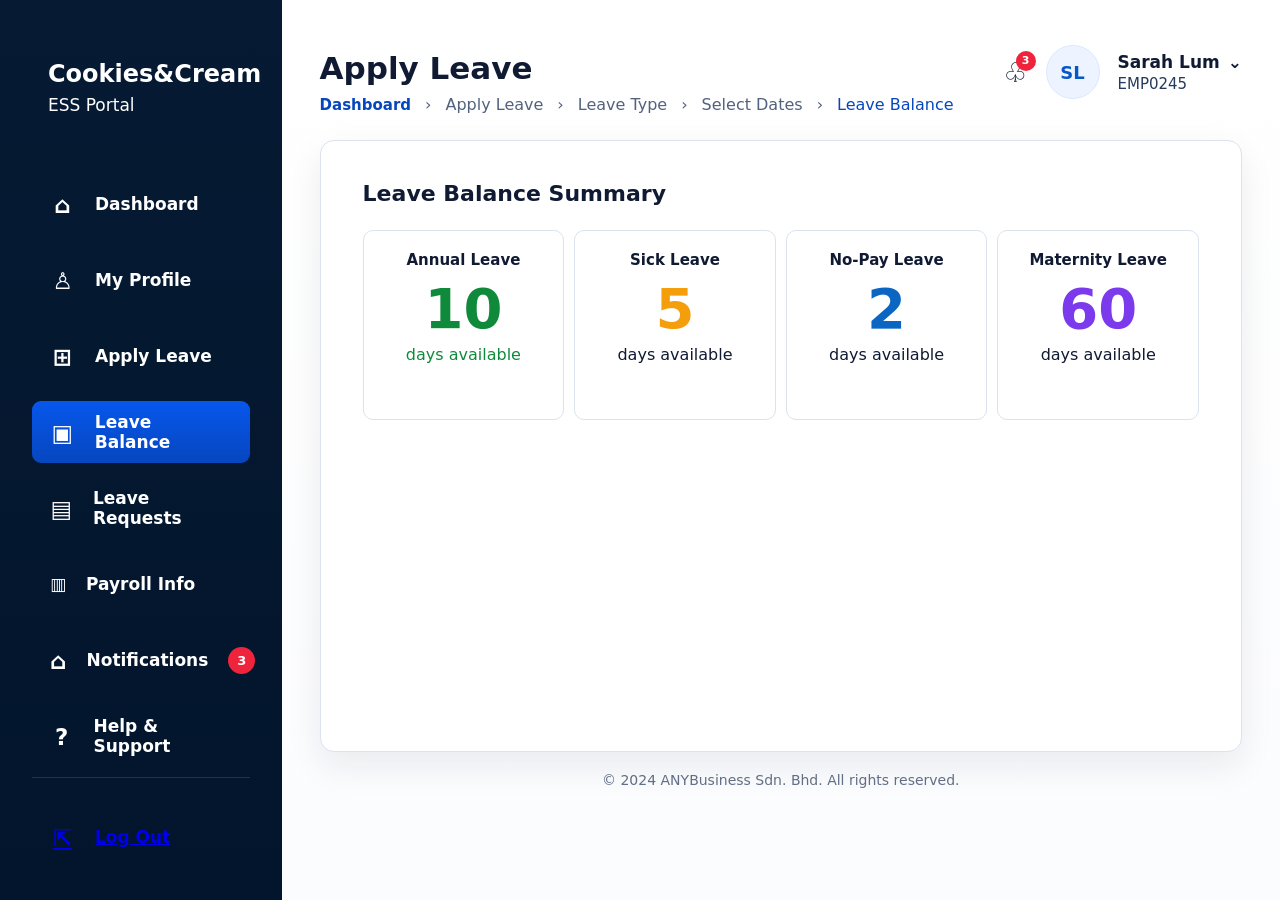
==== leave-balance.html @ 8abb17ff "Add files via upload" ====
<!DOCTYPE html>
<html lang="en">
<head>
  <meta charset="UTF-8" />
  <meta name="viewport" content="width=device-width, initial-scale=1.0" />
  <title>Leave Balance</title>
  <link rel="stylesheet" href="styles.css" />
</head>
<body>
<main class="mockup">

<aside class="sidebar">
  <div class="brand"><div class="brand-icon"></div><div class="brand-text"><strong>Cookies&Cream</strong><span>ESS Portal</span></div></div>
  <nav class="nav">
    <a href="index.html"><div class="nav-item"><span class="nav-icon">⌂</span>Dashboard</div></a>
    <a href="profile.html"><div class="nav-item"><span class="nav-icon">♙</span>My Profile</div></a>
    <a href="apply-form.html"><div class="nav-item"><span class="nav-icon">⊞</span>Apply Leave</div></a>
    <a href="leave-balance.html"><div class="nav-item active"><span class="nav-icon">▣</span>Leave Balance</div></a>
    <a href="leave-requests.html"><div class="nav-item"><span class="nav-icon">▤</span>Leave Requests</div></a>
    <a href="payroll.html"><div class="nav-item"><span cslass="nav-icon">▥</span>Payroll Info</div></a>
    <a href="notifications.html"><div class="nav-item"><span class="nav-icon">⌂</span>Notifications <span class="badge">3</span></div></a>
    <a href="help.html"><div class="nav-item"><span class="nav-icon">?</span>Help &amp; Support</div></a>
  </nav>
  <div class="logout"><a href="login.html"><div class="nav-item"><span class="nav-icon">⇱</span>Log Out</div></a></div>
</aside>
<section class="content">
<div class="topbar">
  <div><h1>Apply Leave</h1><div class="breadcrumb"><span class="link">Dashboard</span><span>›</span><span class="">Apply Leave</span><span>›</span><span class="">Leave Type</span><span>›</span><span class="">Select Dates</span><span>›</span><span class="current">Leave Balance</span></div></div>
  
<div class="user-area">
  <a class="bell" href="notifications.html">♧<span class="tiny-badge">3</span></a>
  <div class="avatar">SL</div>
  <a class="user-profile-link" href="profile.html"><div class="user-name">Sarah Lum <span>⌄</span></div><div class="emp-id">EMP0245</div></a>
</div>

</div>

<div class="card form-card">
  <h2 class="section-title">Leave Balance Summary</h2>
  <div class="balance-row">
    <div class="balance-box" style="min-height:190px;text-align:center;"><h4>Annual Leave</h4><div class="balance-num green" style="font-size:56px;">10</div><div class="green">days available</div></div>
    <div class="balance-box" style="min-height:190px;text-align:center;"><h4>Sick Leave</h4><div class="balance-num orange" style="font-size:56px;">5</div><div>days available</div></div>
    <div class="balance-box" style="min-height:190px;text-align:center;"><h4>No-Pay Leave</h4><div class="balance-num blue" style="font-size:56px;">2</div><div>days available</div></div>
    <div class="balance-box" style="min-height:190px;text-align:center;"><h4>Maternity Leave</h4><div class="balance-num purple" style="font-size:56px;">60</div><div>days available</div></div>
  </div>
  <!-- <div class="info-box" style="height:150px;margin-top:44px;"><div class="info-icon">i</div><div><div style="font-weight:800;">Total Requested Days</div><div data-fill="totalDays" style="font-size:29px;font-weight:900;margin-top:8px;">0 days</div></div></div> -->
  <!-- <div class="button-row"><a class="btn" href="select-dates.html">Edit Selected Dates</a><a class="btn primary" href="review.html">Continue to Review</a></div> -->
</div>
<div class="footer">© 2024 ANYBusiness Sdn. Bhd. All rights reserved.</div>
</section></main>

<script>
  function prettyDate(value) {
    if (!value) return 'Not selected';
    const [y, m, d] = value.split('-');
    return `${d}/${m}/${y}`;
  }
  const leaveType = localStorage.getItem('leaveType') || 'Not selected';
  const startDate = prettyDate(localStorage.getItem('startDate'));
  const endDate = prettyDate(localStorage.getItem('endDate'));
  const totalDays = localStorage.getItem('totalDays') || '0 days';
  document.querySelectorAll('[data-fill="leaveType"]').forEach(el => el.textContent = leaveType);
  document.querySelectorAll('[data-fill="startDate"]').forEach(el => el.textContent = startDate);
  document.querySelectorAll('[data-fill="endDate"]').forEach(el => el.textContent = endDate);
  document.querySelectorAll('[data-fill="totalDays"]').forEach(el => el.textContent = totalDays);
</script>
</body>
</html>
---- styles.css ----
:root{
  --navy:#061a33; --navy-2:#02152c; --blue:#064ad8; --light:#f7f9fc;
  --card:#fff; --border:#dce3ee; --muted:#62708a; --text:#101a33;
  --green:#0f8a3b; --orange:#f59e0b; --red:#ef4444; --purple:#7c3aed;
  --shadow:0 14px 35px rgba(16,24,40,.08); --soft-shadow:0 8px 20px rgba(16,24,40,.06);
  --font:Inter,ui-sans-serif,system-ui,-apple-system,BlinkMacSystemFont,"Segoe UI",Arial,sans-serif;
}
*{box-sizing:border-box}
body{margin:0;background:#f4f6fa;font-family:var(--font);color:var(--text)}
.mockup{width:1448px;height:1086px;margin:0 auto;background:#fff;display:flex;overflow:hidden;box-shadow:0 24px 70px rgba(15,23,42,.10)}
.sidebar{width:314px;height:100%;background:linear-gradient(180deg,var(--navy),var(--navy-2));color:#fff;padding:58px 32px 32px;display:flex;flex-direction:column;flex-shrink:0}
.brand{display:flex;align-items:center;gap:16px;margin-bottom:55px}
.brand-icon{width:52px;height:60px;position:relative}
.brand-icon:before{content:"";position:absolute;inset:0;background:linear-gradient(90deg,transparent 37%,#fff 38% 48%,transparent 49%),linear-gradient(90deg,#fff 0 34%,transparent 35% 100%),linear-gradient(135deg,transparent 0 38%,#2e84ff 39% 48%,transparent 49%);clip-path:polygon(8% 18%,54% 0,92% 20%,92% 95%,8% 95%)}
.brand-text strong{display:block;font-size:24px;line-height:1.1}.brand-text span{display:block;margin-top:7px;font-size:17px}
.nav{display:flex;flex-direction:column;gap:14px}.nav a{text-decoration:none;color:#fff}
.nav-item{height:62px;display:flex;align-items:center;gap:20px;padding:0 18px;border-radius:9px;font-weight:700;font-size:17px;position:relative}
.nav-item.active{background:linear-gradient(180deg,#0757ec,#0646bf)}
.nav-icon{width:25px;height:25px;display:grid;place-items:center;font-size:23px}.badge{margin-left:auto;min-width:27px;height:27px;border-radius:999px;background:#ef233c;color:#fff;display:grid;place-items:center;font-size:13px;font-weight:800}
.logout{margin-top:auto;border-top:1px solid rgba(255,255,255,.12);padding-top:28px}
.content{flex:1;padding:58px 38px 28px;background:linear-gradient(180deg,#fff,#fbfcfe);position:relative}
.topbar{display:flex;justify-content:space-between;align-items:flex-start;margin-bottom:26px}
h1{margin:0 0 10px;font-size:31px;line-height:1.1}.breadcrumb{color:#52627e;font-size:16px;display:flex;gap:14px;align-items:center}.breadcrumb .current,.breadcrumb .link{color:#0747bd}
.user-area{display:flex;align-items:center;gap:18px;margin-top:-6px}.bell{position:relative;font-size:27px;line-height:1}.bell .tiny-badge{position:absolute;top:-8px;right:-8px;width:20px;height:20px;border-radius:50%;background:#ef233c;color:#fff;display:grid;place-items:center;font-size:11px;font-weight:800}
.avatar{width:54px;height:54px;border-radius:50%;background:#eef4ff;color:#0757c8;display:grid;place-items:center;font-weight:900;font-size:18px;border:1px solid #dce8ff}.user-name{display:flex;align-items:center;gap:8px;font-size:17px;font-weight:800}.emp-id{color:#263b5b;font-size:15px;margin-top:3px}
.card{background:var(--card);border:1px solid var(--border);border-radius:14px;box-shadow:var(--shadow)}
.welcome-card{height:232px;padding:30px 34px;display:flex;align-items:flex-start;gap:28px;margin-bottom:28px}.big-avatar{width:88px;height:88px;border-radius:50%;background:#eef4ff;color:#0646bf;display:grid;place-items:center;font-size:36px;font-weight:900;border:1px solid #dce7fb;flex-shrink:0}
.welcome-title{font-size:24px;font-weight:900;margin:10px 0 8px}.welcome-sub{color:#56657e;font-size:16px;margin-bottom:36px}.profile-facts{display:flex;gap:70px}.fact{display:flex;gap:14px;align-items:flex-start;min-width:160px}.fact-icon{width:24px;height:24px;display:grid;place-items:center;color:#3d4b65;font-size:20px}.fact small{color:#52627e;display:block;margin-bottom:6px}.fact strong{font-size:16px}
.grid{display:grid;grid-template-columns:1.62fr 1fr;gap:18px;margin-bottom:18px}.panel{padding:22px}.panel-header{display:flex;justify-content:space-between;align-items:center;margin-bottom:18px}.panel-title{margin:0;font-size:19px;font-weight:900}.link{color:#0646bf;text-decoration:none;font-size:15px;font-weight:700}
.balance-row{display:grid;grid-template-columns:repeat(4,1fr);gap:10px}.balance-box{border:1px solid var(--border);border-radius:10px;padding:20px 20px 18px;min-height:142px}.balance-box h4{margin:0 0 12px;font-size:15px}.balance-num{font-size:36px;line-height:1;font-weight:900;margin-bottom:8px}.green{color:var(--green)}.orange{color:var(--orange)}.blue{color:#0b66c3}.purple{color:var(--purple)}.red{color:#dc2626}
.status-list{display:grid;gap:23px;padding:14px 2px 4px}.status-line{display:flex;align-items:center;gap:14px;font-size:16px}.status-line strong{margin-left:auto}.dot{width:11px;height:11px;border-radius:50%;display:inline-block}.dot.yellow{background:var(--orange)}.dot.green{background:#16a34a}.dot.red{background:#ef4444}.dot.blue{background:#0757d8}
.quick-row{display:grid;grid-template-columns:repeat(5,1fr);gap:12px}.quick-item{min-height:146px;border:1px solid var(--border);border-radius:10px;display:grid;place-items:center;text-align:center;font-weight:800;color:#14203a;text-decoration:none}.quick-item.active{background:#f3f8ff;border-color:#9dbafc}.quick-icon{font-size:42px;color:#0646d8;margin-bottom:10px;line-height:1}
.notification-list{display:grid;gap:17px;font-size:14px}.notification-item{display:grid;grid-template-columns:12px 1fr 80px;gap:10px;align-items:start}.time{color:#5c6980;font-size:13px;text-align:right}.footer{text-align:center;color:#647089;font-size:14px;margin-top:20px}
.wide-card{padding:28px;min-height:750px}.tabs{display:flex;gap:42px;border-bottom:1px solid var(--border);padding:0 28px;height:62px;align-items:flex-start}.tab{padding-top:8px;height:61px;font-weight:700;color:#344258;position:relative}.tab.active{color:#0646bf}.tab.active:after{content:"";position:absolute;height:3px;left:0;right:0;bottom:0;border-radius:5px;background:#0646d8}.filter-row{display:flex;justify-content:flex-end;padding:22px 26px 24px}.filter-btn{border:1px solid var(--border);background:#fff;padding:12px 22px;border-radius:8px;font-weight:800;color:#1d2b44;display:flex;gap:12px;align-items:center;font-size:15px}
table{width:100%;border-collapse:collapse;font-size:15px}.table-wrap{margin:0 26px;border:1px solid var(--border);border-radius:8px;overflow:hidden}th{background:#fbfcfe;text-align:left;padding:18px 17px;color:#1d293d;font-size:14px;border-bottom:1px solid var(--border)}td{padding:22px 17px;border-bottom:1px solid #e8edf5;vertical-align:middle}tr:last-child td{border-bottom:none}.status-pill{display:inline-flex;align-items:center;padding:10px 16px;border-radius:6px;font-weight:700}.pending{color:#c46a00;background:#fff7e7;border:1px solid #f6d394}.approved{color:#137333;background:#ecf8ef;border:1px solid #cdebd4}.rejected{color:#dc2626;background:#fff1f2;border:1px solid #fecaca}.table-footer{display:flex;justify-content:space-between;align-items:center;padding:22px 26px 0;color:#4b5b73}.pagination{display:flex;gap:8px}.page-btn{width:42px;height:42px;border:1px solid var(--border);background:#fff;border-radius:6px;display:grid;place-items:center;font-weight:800}.page-btn.current{color:#0646d8;border-color:#0646d8;background:#f8fbff}
.form-card{padding:40px 42px;min-height:690px;position:relative;display:flex;flex-direction:column}.section-title{margin:0 0 24px;font-size:22px;font-weight:900}.section-title small{font-weight:600;color:#49658f}.form-grid{display:grid;grid-template-columns:1fr 1fr;gap:28px 54px;margin-bottom:28px}.field label{display:block;font-size:15px;font-weight:800;margin-bottom:10px}.required{color:#ef233c}.input{height:54px;border:1px solid #cfd8e6;border-radius:7px;padding:0 17px;display:flex;align-items:center;justify-content:space-between;background:#fff;color:#1d2b44;font-size:16px}.date-input{width:100%;font-family:var(--font);appearance:auto}.placeholder-text{color:#8a97aa}.input.disabled{background:#f9fafb;color:#8190a8}.full{grid-column:1/-1;max-width:760px}.divider{height:1px;background:#dce3ee;margin:34px 0}.button-row{position:static;display:flex;gap:18px;justify-content:flex-end;align-self:flex-end;margin-top:auto;padding-top:30px;flex-wrap:wrap}.btn{min-width:150px;height:52px;border-radius:7px;border:1px solid #cfd8e6;background:#fff;color:#141f35;font-weight:900;font-size:16px;display:inline-grid;place-items:center;text-decoration:none}.btn.primary{background:linear-gradient(180deg,#0757ec,#0646bf);color:#fff;border-color:#0646bf}
.dropdown-wrap{position:relative;width:440px}.dropdown-wrap .input{border-color:#0757ec}.dropdown-menu{position:absolute;left:0;top:60px;width:100%;background:#fff;border:1px solid #e1e7f0;border-radius:0 0 10px 10px;box-shadow:0 18px 35px rgba(15,23,42,.13);overflow:hidden;z-index:4}.option{height:52px;display:flex;align-items:center;padding:0 18px;font-size:17px}.option.selected{background:#eef4ff;color:#0646bf;font-weight:700}
.info-box{height:96px;border-radius:8px;border:1px solid #b8d0ff;background:#f3f8ff;display:flex;align-items:center;gap:24px;padding:0 26px;margin-top:26px;font-size:17px}.info-icon{width:42px;height:42px;border-radius:50%;border:3px solid #0757ec;color:#0757ec;display:grid;place-items:center;font-size:24px;font-weight:900;flex-shrink:0}.green-total{height:100px;max-width:660px;background:#f1fbf4;border-color:#acd9b9;color:#176b31}
.review-row{display:grid;grid-template-columns:1fr 1fr;gap:100px;padding:20px 0 30px;border-bottom:1px solid var(--border)}.review-row:last-of-type{border-bottom:none}.review-item{display:flex;align-items:center;gap:22px}.icon-tile{width:66px;height:66px;border-radius:8px;display:grid;place-items:center;font-size:31px}.tile-blue{background:#eff6ff;color:#0757ec}.tile-green{background:#eefaf1;color:#0d8d38}.tile-purple{background:#f4edff;color:#7c3aed}.tile-orange{background:#fff7e6;color:#f59e0b}.review-label{color:#40516d;font-size:16px;margin-bottom:7px}.review-value{font-size:18px;font-weight:900}
.success-card{padding:36px 42px 30px;text-align:center;min-height:795px}.success-icon{width:92px;height:92px;border-radius:50%;background:#eaf8ed;color:#0f8a3b;display:grid;place-items:center;font-size:52px;margin:0 auto 20px;font-weight:900}.success-title{font-size:26px;font-weight:900;margin-bottom:10px}.success-sub{color:#4e5d76;font-size:17px;line-height:1.6;margin-bottom:26px}.summary-box{width:690px;margin:0 auto 22px;border:1px solid var(--border);border-radius:8px;overflow:hidden;text-align:left}.summary-row{display:grid;grid-template-columns:1fr 1fr;border-bottom:1px solid var(--border)}.summary-row:last-child{border-bottom:none;grid-template-columns:1fr}.summary-cell{padding:18px 28px;display:flex;align-items:center;gap:18px}.reference-label{color:#40516d;margin:10px 0 8px}.reference-box{width:290px;height:45px;margin:0 auto 18px;border-radius:6px;background:#f3f4f6;border:1px solid #e6e8ed;display:grid;place-items:center;font-size:20px;letter-spacing:.8px;color:#2d3b57}.center-button{min-width:270px;margin-bottom:18px}

/* Responsive layout + Login step */
.login-page{min-height:100vh;display:grid;grid-template-columns:1fr 1fr;background:#f4f6fa;color:var(--text)}
.login-hero{background:linear-gradient(180deg,var(--navy),var(--navy-2));color:#fff;padding:clamp(28px,6vw,70px);display:flex;flex-direction:column;justify-content:space-between;min-height:100vh}
.login-brand{display:flex;align-items:center;gap:16px}.login-brand .brand-icon:before{filter:none}.hero-copy{max-width:620px}.eyebrow{font-weight:900;letter-spacing:.12em;text-transform:uppercase;color:#a7c7ff}.hero-copy h1{font-size:clamp(34px,5vw,60px);line-height:1.05;margin:16px 0}.hero-copy p{font-size:clamp(16px,2vw,20px);line-height:1.65;color:#dbe8ff}
.login-panel{display:grid;place-items:center;padding:clamp(22px,5vw,64px)}.login-card{width:min(480px,100%);padding:clamp(28px,4vw,44px);text-align:left}.login-avatar{width:76px;height:76px;border-radius:50%;background:#eef4ff;color:#0646bf;display:grid;place-items:center;font-size:28px;font-weight:900;border:1px solid #dce7fb;margin-bottom:24px}.login-card h1{margin-bottom:8px}.login-sub{color:#56657e;margin:0 0 28px}.text-input{width:100%;height:54px;border:1px solid #cfd8e6;border-radius:7px;padding:0 17px;font-size:16px;background:#fff;color:#1d2b44}.login-card .field{margin-bottom:18px}.login-options{display:flex;justify-content:space-between;gap:14px;align-items:center;margin:4px 0 24px;color:#52627e;font-size:14px}.login-options a{color:#0646bf;text-decoration:none;font-weight:800}.login-btn{width:100%;border:0;cursor:pointer}.login-note{margin-top:20px;padding:14px;border-radius:8px;background:#f3f8ff;border:1px solid #cfe0ff;color:#40516d;font-size:14px}

/* Make the mock-up adapt to desktop, tablet, and mobile instead of staying fixed at 1448px */
.mockup{width:100%;max-width:1448px;min-height:100vh;height:auto;overflow:visible}.content{min-width:0}.wide-card{min-height:auto}.form-card{min-height:clamp(560px,68vh,760px)}

@media (max-width:1100px){
  .mockup{display:block}.sidebar{width:100%;height:auto;padding:24px;display:block}.brand{margin-bottom:20px}.nav{display:grid;grid-template-columns:repeat(3,minmax(0,1fr));gap:10px}.nav-item{height:auto;min-height:52px;font-size:15px;padding:12px 14px}.logout{margin-top:14px;padding-top:14px}.content{padding:28px 22px}.topbar{gap:18px}.grid{grid-template-columns:1fr}.profile-facts{gap:20px;flex-wrap:wrap}.quick-row{grid-template-columns:repeat(3,1fr)}.balance-row{grid-template-columns:repeat(2,1fr)}.button-row{position:static;margin-top:34px;justify-content:flex-end}.form-grid{gap:22px}.table-wrap{overflow-x:auto}.tabs{overflow-x:auto;gap:28px}.summary-box{width:100%}
}
@media (max-width:760px){
  .login-page{grid-template-columns:1fr}.login-hero{min-height:auto;padding:28px}.hero-copy{margin-top:46px}.login-panel{padding:22px}.mockup{box-shadow:none}.nav{grid-template-columns:1fr 1fr}.content{padding:22px 16px}.topbar{display:block}.user-area{margin-top:18px}.welcome-card{height:auto;display:block;padding:24px}.big-avatar{margin-bottom:18px}.profile-facts{display:grid;grid-template-columns:1fr}.quick-row,.balance-row,.form-grid,.review-row{grid-template-columns:1fr}.dropdown-wrap{width:100%}.full{max-width:none}.summary-row{grid-template-columns:1fr}.summary-row:last-child{grid-template-columns:1fr}.notification-item{grid-template-columns:12px 1fr}.notification-item .time{text-align:left;grid-column:2}.button-row{display:grid;grid-template-columns:1fr}.btn{width:100%}.breadcrumb{flex-wrap:wrap;font-size:14px}.table-footer{display:block}.pagination{margin-top:14px}.tabs{padding:0 18px}.filter-row{justify-content:flex-start;padding:18px}.table-wrap{margin:0 18px}th,td{white-space:nowrap}
}

/* Clickable states added so every visible button/link can be used */
.bell,.user-profile-link,.tab,.page-btn,.more-link,.clickable{color:inherit;text-decoration:none}
.filter-btn{text-decoration:none}
.quick-item:hover,.btn:hover,.nav-item:hover,.filter-btn:hover,.page-btn:hover,.tab:hover,.notification-item.clickable:hover{filter:brightness(.98);transform:translateY(-1px)}
.quick-item,.btn,.nav-item,.filter-btn,.page-btn,.tab,.notification-item.clickable{transition:transform .15s ease, filter .15s ease}
.large-list{font-size:16px}.large-list .notification-item{padding:18px;border:1px solid var(--border);border-radius:10px;background:#fff}
small{color:#62708a;font-weight:600}

.helper-text{color:#52627e;font-size:16px;margin:-12px 0 26px;line-height:1.5}.leave-options{display:grid;grid-template-columns:1fr 1fr;gap:16px;max-width:900px}.leave-option{min-height:118px;border:1px solid var(--border);border-radius:12px;padding:20px;display:flex;gap:16px;align-items:center;text-decoration:none;color:var(--text);background:#fff;box-shadow:var(--soft-shadow);transition:transform .15s ease,box-shadow .15s ease,border-color .15s ease}.leave-option:hover{transform:translateY(-2px);border-color:#9dbafc;box-shadow:0 14px 30px rgba(16,24,40,.10)}.leave-option strong{display:block;font-size:18px;margin-bottom:6px}.leave-option span{display:block;color:#52627e;font-size:14px;line-height:1.35}.option-icon{width:52px;height:52px;border-radius:10px;display:grid;place-items:center;font-size:24px;font-weight:900;flex-shrink:0}
@media (max-width: 760px){.leave-options{grid-template-columns:1fr}.leave-option{min-height:auto}}

/* One-page leave application update */
.form-card-header{display:flex;justify-content:space-between;align-items:flex-start;gap:20px;margin-bottom:8px}.one-page-leave-card{min-height:auto;padding-bottom:34px}.mini-section{padding:22px 0;border-top:1px solid var(--border)}.mini-section:first-of-type{border-top:0;padding-top:0}.mini-title{font-size:18px;font-weight:900;margin:0 0 18px}.three-col{grid-template-columns:repeat(3,1fr);gap:18px 22px;margin-bottom:0}.process-flow{display:grid;grid-template-columns:repeat(5,1fr);gap:12px}.process-step{border:1px solid var(--border);background:#fff;border-radius:12px;padding:16px;min-height:118px;position:relative}.process-step span{width:30px;height:30px;border-radius:50%;display:grid;place-items:center;background:#eef4ff;color:#0646bf;font-weight:900;margin-bottom:10px}.process-step strong{display:block;font-size:14px;margin-bottom:6px}.process-step small{display:block;line-height:1.35;color:#62708a}.process-step.active{border-color:#9dbafc;background:#f6f9ff}.leave-form .form-grid{margin-bottom:0}.select-input{appearance:auto;background:#fff}.textarea-input{width:100%;min-height:96px;border:1px solid #cfd8e6;border-radius:7px;padding:14px 17px;font-size:16px;font-family:var(--font);resize:vertical;color:#1d2b44}.file-input{padding:14px 17px;height:auto}.approval-note{height:auto;min-height:86px;margin-top:20px;line-height:1.45}.form-corner-actions{padding-top:24px;margin-top:0}.breadcrumb a{text-decoration:none}
@media (max-width:1100px){.three-col{grid-template-columns:repeat(2,1fr)}.process-flow{grid-template-columns:repeat(3,1fr)}}
@media (max-width:760px){.form-card-header{display:block}.form-card-header .status-pill{margin-bottom:18px}.three-col,.process-flow{grid-template-columns:1fr}.process-step{min-height:auto}.approval-note{align-items:flex-start;padding:18px}}

.persona-fit-strip{display:grid;grid-template-columns:repeat(3,1fr);gap:14px;margin:18px 0 26px}
.persona-fit-strip>div{border:1px solid #dbe7ff;background:#f7fbff;border-radius:12px;padding:16px 18px;min-height:104px}
.persona-fit-strip strong{display:block;font-size:15px;margin-bottom:8px;color:#0b3d91}
.persona-fit-strip span{display:block;color:#52627e;font-size:13px;line-height:1.45}
@media (max-width:1000px){.persona-fit-strip{grid-template-columns:1fr}}


/* Process tracking after submission */
.tracking-card{padding:24px 26px;margin-bottom:20px;scroll-margin-top:24px}
.tracking-header{display:flex;justify-content:space-between;align-items:flex-start;gap:18px;margin-bottom:18px}
.tracking-header h2{margin:0 0 8px;font-size:21px;font-weight:900}
.tracking-header p{margin:0;color:var(--muted);line-height:1.5}
.track-flow .process-step.done{border-color:#b7e2c2;background:#f1fbf4}
.track-flow .process-step.done span{background:#0f8a3b;color:#fff}
.track-flow .process-step.current{border-color:#f6d394;background:#fff9eb;box-shadow:0 0 0 3px rgba(245,158,11,.08)}
.track-flow .process-step.current span{background:#f59e0b;color:#fff}
.tracking-note{margin-top:16px;padding:14px 16px;border:1px solid #b8d0ff;background:#f3f8ff;border-radius:10px;color:#233653;line-height:1.5}
.track-link{display:inline-flex;align-items:center;justify-content:center;min-width:112px;height:36px;border-radius:7px;background:#f3f8ff;border:1px solid #9dbafc;color:#0646bf;font-weight:800;text-decoration:none;font-size:13px}
.confirmation-actions{display:flex;justify-content:center;gap:12px;flex-wrap:wrap;margin-bottom:16px}.confirmation-actions .center-button{margin:0}.after-submit-note{color:#58677e;line-height:1.55}.notification-link{text-decoration:none;color:inherit;border-radius:8px}.notification-link:hover{background:#f8fbff}
@media (max-width:760px){.tracking-header{display:block}.tracking-header .status-pill{margin-top:12px}.track-link{min-width:100%;}.confirmation-actions .btn{width:100%;}}

/* Payroll information access for Sarah persona */
.payroll-dashboard-card{margin-bottom:18px}
.payroll-mini-grid{display:grid;grid-template-columns:repeat(3,1fr);gap:14px}.payroll-mini-grid>div{border:1px solid var(--border);border-radius:10px;padding:16px;background:#fff}.payroll-mini-grid small,.payroll-stat small{display:block;color:var(--muted);margin-bottom:8px}.payroll-mini-grid strong,.payroll-stat strong{display:block;font-size:18px}
.payroll-card{min-height:auto;padding-bottom:34px}.payroll-overview{display:grid;grid-template-columns:repeat(4,1fr);gap:14px;margin:20px 0 24px}.payroll-stat{border:1px solid var(--border);border-radius:12px;padding:18px;background:#fff;box-shadow:var(--soft-shadow)}
.payslip-grid{display:grid;grid-template-columns:1fr 1fr;gap:16px}.payslip-panel{border:1px solid var(--border);border-radius:12px;padding:20px;background:#fff}.payslip-panel h4{margin:0 0 14px;font-size:17px}.pay-line{display:flex;justify-content:space-between;gap:18px;padding:12px 0;border-bottom:1px solid #edf1f7}.pay-line:last-child{border-bottom:none}.pay-line.total{font-weight:900;color:#0b3d91}.payroll-flow{grid-template-columns:repeat(4,1fr)}
@media (max-width:1100px){.payroll-overview,.payroll-flow{grid-template-columns:repeat(2,1fr)}}
@media (max-width:760px){.payroll-mini-grid,.payroll-overview,.payslip-grid,.payroll-flow{grid-template-columns:1fr}}


/* FINAL DEVICE-RESPONSIVE SIZE FIX
   The site now uses the real browser/device size instead of a fixed 1448 x 1086 canvas. */
html, body {
  width: 100%;
  min-height: 100%;
  overflow-x: hidden;
}
body {
  background: #f4f6fa;
}
.mockup {
  width: 100%;
  max-width: none;
  min-height: 100dvh;
  height: auto;
  margin: 0;
  overflow: visible;
  box-shadow: none;
}
.sidebar {
  width: clamp(240px, 22vw, 314px);
  min-height: 100dvh;
}
.content {
  width: 100%;
  min-width: 0;
  padding: clamp(22px, 4vw, 58px) clamp(16px, 3vw, 38px) 28px;
}
.card, .panel, .form-card, .wide-card, .success-card {
  max-width: 100%;
}
.table-wrap {
  overflow-x: auto;
  -webkit-overflow-scrolling: touch;
}
.summary-box {
  width: min(690px, 100%);
}
.dropdown-wrap,
.full {
  width: 100%;
  max-width: none;
}

@media (min-width: 1101px) {
  .mockup {
    display: flex;
  }
  .sidebar {
    position: sticky;
    top: 0;
    height: 100dvh;
  }
}

@media (max-width: 1100px) {
  .mockup {
    display: block;
    min-height: 100dvh;
  }
  .sidebar {
    width: 100%;
    min-height: auto;
    height: auto;
  }
  .content {
    padding: 24px 18px 24px;
  }
}

@media (max-width: 760px) {
  body {
    background: #fff;
  }
  .content {
    padding: 18px 14px 22px;
  }
  h1 {
    font-size: clamp(24px, 8vw, 31px);
  }
  .card, .form-card, .wide-card, .success-card {
    border-radius: 12px;
  }
  .form-card, .success-card {
    padding: 22px 18px;
  }
  .profile-facts,
  .payroll-overview,
  .process-flow,
  .leave-options,
  .persona-fit-strip,
  .payslip-grid {
    grid-template-columns: 1fr !important;
  }
}
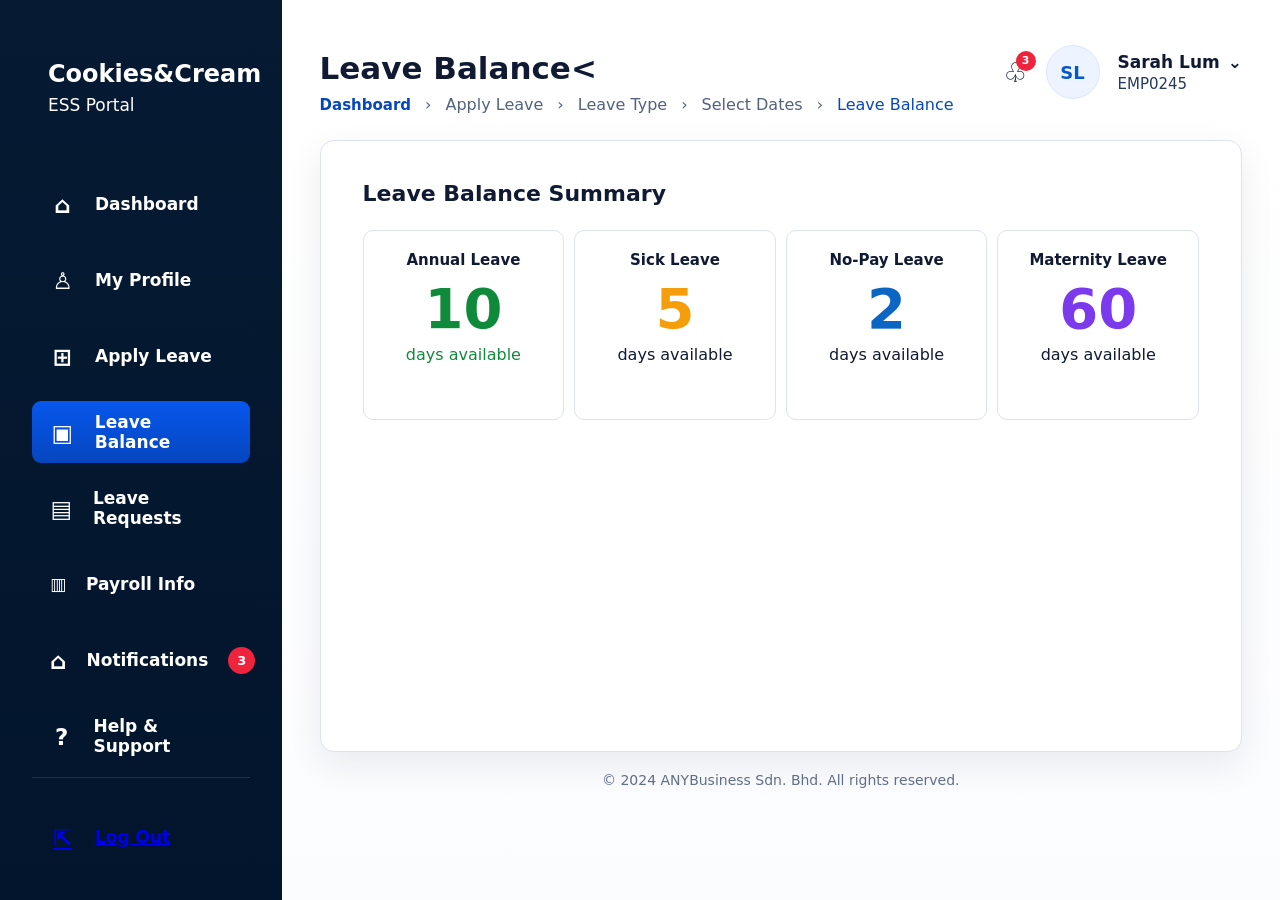
==== commit 498d7d97: "Update leave-balance.html" ====
--- a/leave-balance.html
+++ b/leave-balance.html
@@ -25,7 +25,7 @@
 </aside>
 <section class="content">
 <div class="topbar">
-  <div><h1>Apply Leave</h1><div class="breadcrumb"><span class="link">Dashboard</span><span>›</span><span class="">Apply Leave</span><span>›</span><span class="">Leave Type</span><span>›</span><span class="">Select Dates</span><span>›</span><span class="current">Leave Balance</span></div></div>
+  <div><h1>Leave Balance<</h1><div class="breadcrumb"><span class="link">Dashboard</span><span>›</span><span class="">Apply Leave</span><span>›</span><span class="">Leave Type</span><span>›</span><span class="">Select Dates</span><span>›</span><span class="current">Leave Balance</span></div></div>
   
 <div class="user-area">
   <a class="bell" href="notifications.html">♧<span class="tiny-badge">3</span></a>
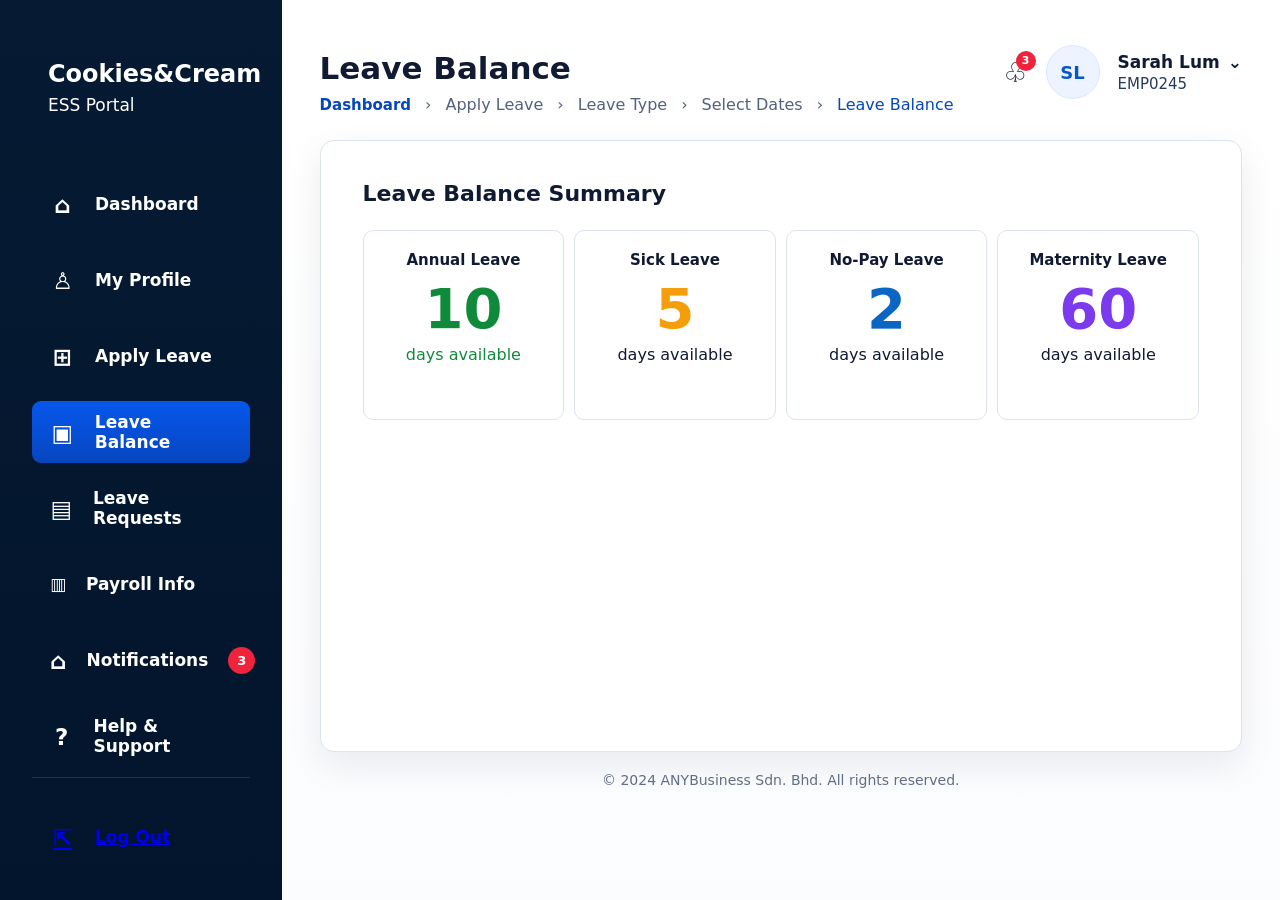
==== commit 656e5aca: "Update leave-balance.html" ====
--- a/leave-balance.html
+++ b/leave-balance.html
@@ -25,7 +25,7 @@
 </aside>
 <section class="content">
 <div class="topbar">
-  <div><h1>Leave Balance<</h1><div class="breadcrumb"><span class="link">Dashboard</span><span>›</span><span class="">Apply Leave</span><span>›</span><span class="">Leave Type</span><span>›</span><span class="">Select Dates</span><span>›</span><span class="current">Leave Balance</span></div></div>
+  <div><h1>Leave Balance</h1><div class="breadcrumb"><span class="link">Dashboard</span><span>›</span><span class="">Apply Leave</span><span>›</span><span class="">Leave Type</span><span>›</span><span class="">Select Dates</span><span>›</span><span class="current">Leave Balance</span></div></div>
   
 <div class="user-area">
   <a class="bell" href="notifications.html">♧<span class="tiny-badge">3</span></a>
